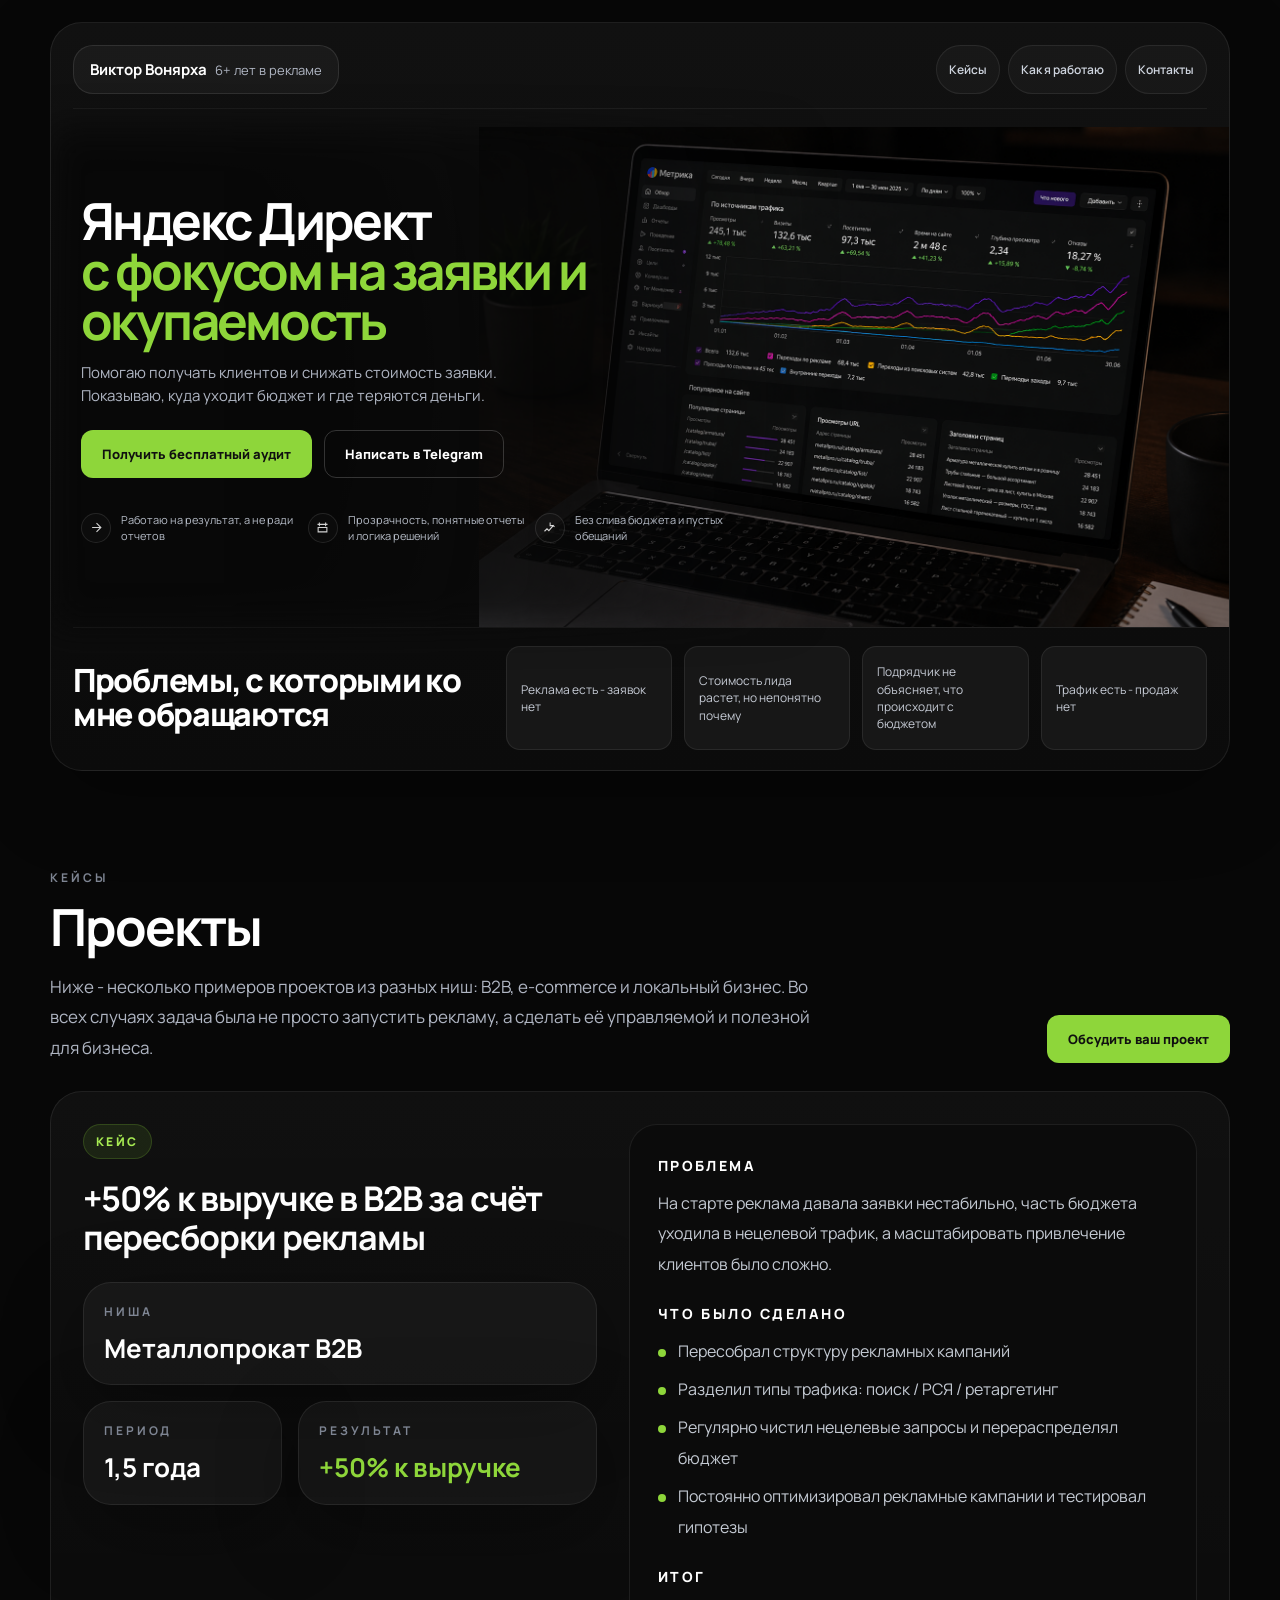
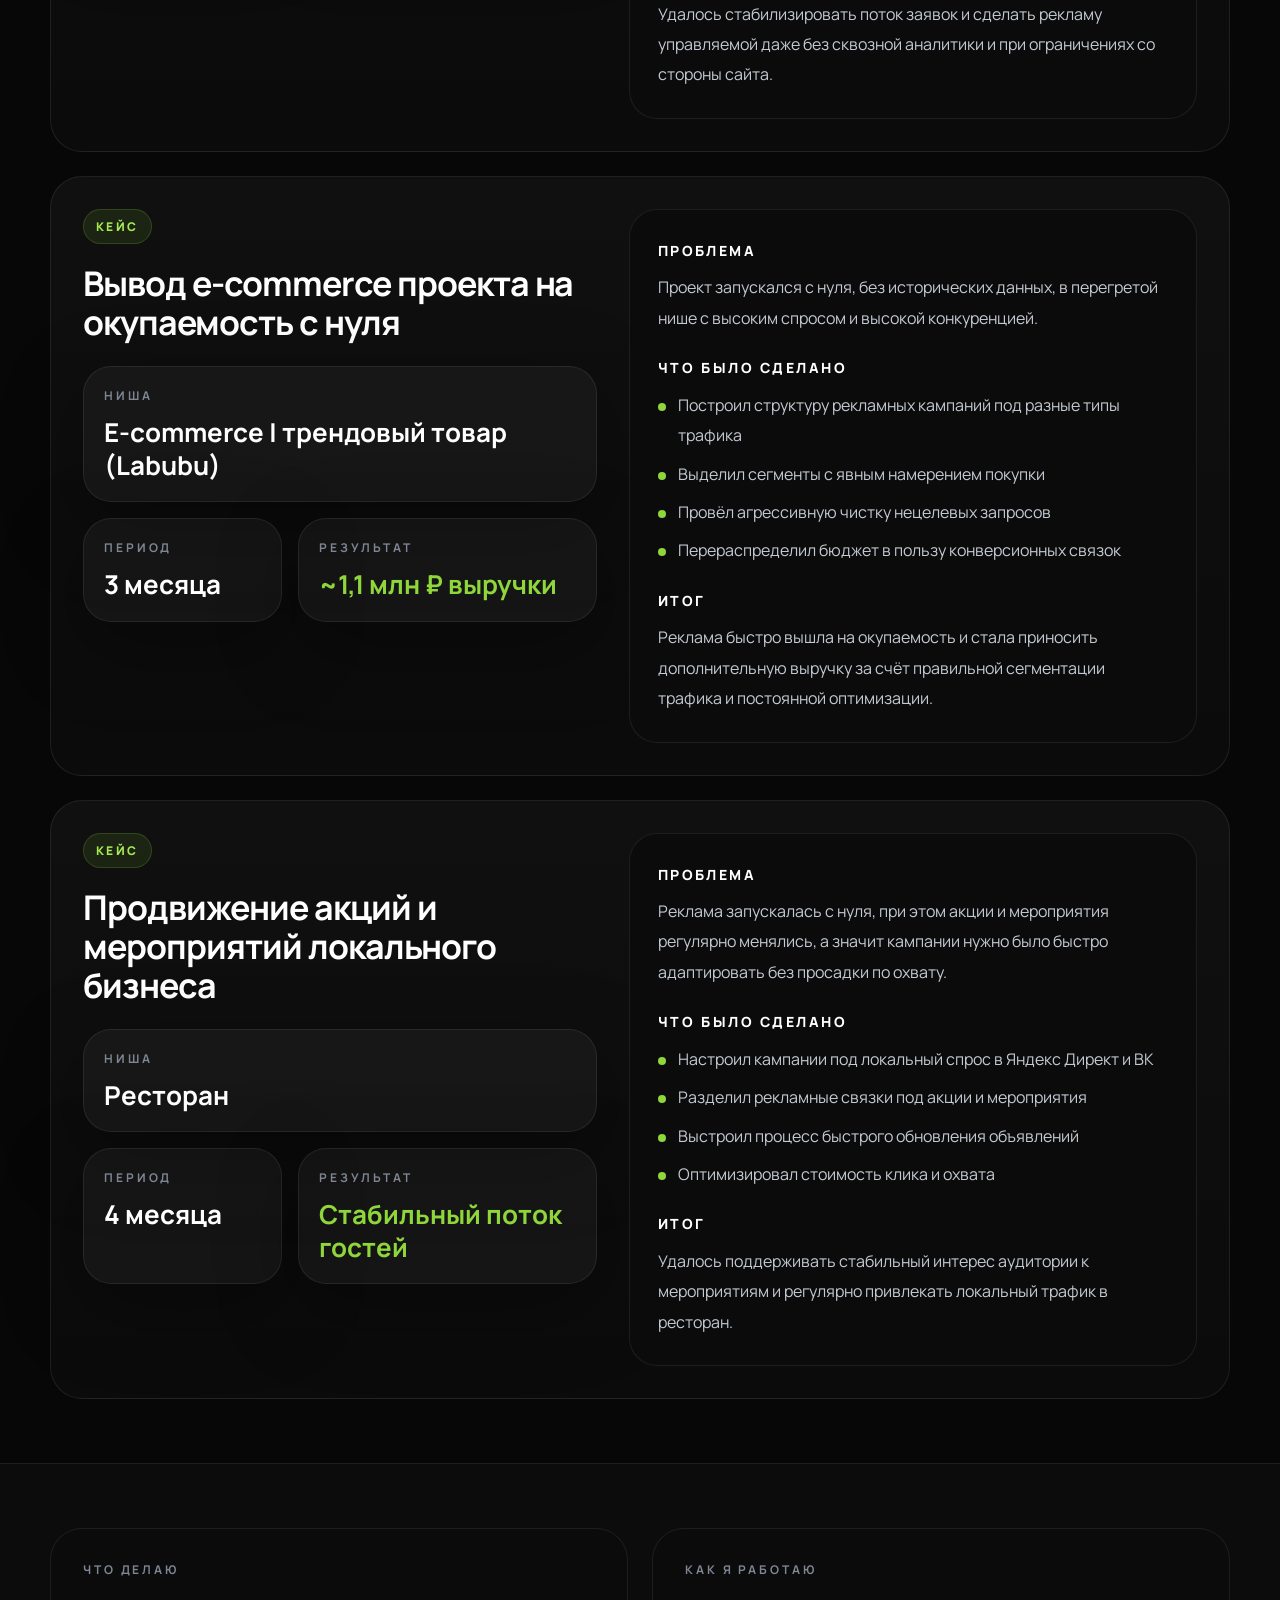
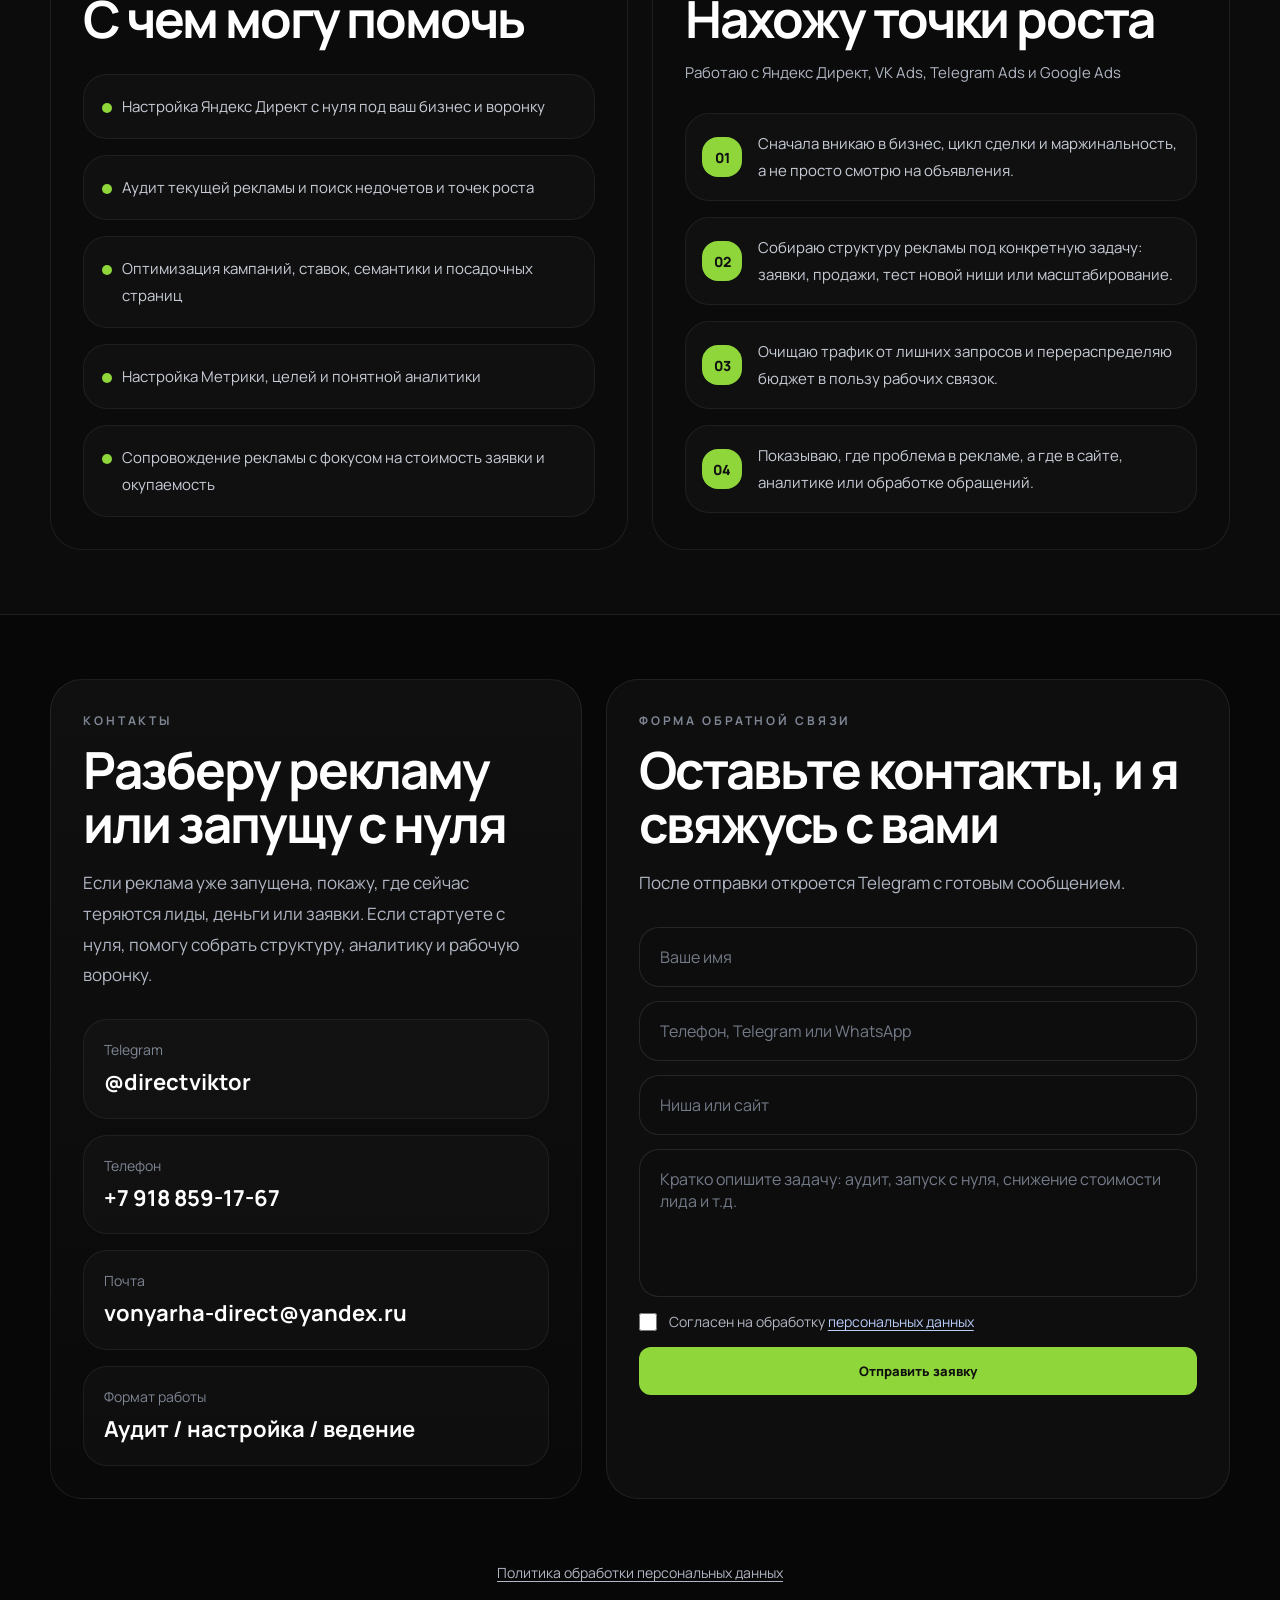
==== index.html @ c4fc632d "add yandex Metrika" ====
<!DOCTYPE html>
<html lang="ru">
  <head>
    <!-- Yandex.Metrika counter -->
    <script type="text/javascript">
        (function(m,e,t,r,i,k,a){
            m[i]=m[i]||function(){(m[i].a=m[i].a||[]).push(arguments)};
            m[i].l=1*new Date();
            for (var j = 0; j < document.scripts.length; j++) {if (document.scripts[j].src === r) { return; }}
            k=e.createElement(t),a=e.getElementsByTagName(t)[0],k.async=1,k.src=r,a.parentNode.insertBefore(k,a)
        })(window, document,'script','https://mc.yandex.ru/metrika/tag.js?id=108717447', 'ym');
    
        ym(108717447, 'init', {ssr:true, webvisor:true, clickmap:true, ecommerce:"dataLayer", referrer: document.referrer, url: location.href, accurateTrackBounce:true, trackLinks:true});
    </script>
    <noscript><div><img src="https://mc.yandex.ru/watch/108717447" style="position:absolute; left:-9999px;" alt="" /></div></noscript>
<!-- /Yandex.Metrika counter -->
    <meta charset="UTF-8" />
    <meta name="viewport" content="width=device-width, initial-scale=1.0" />
    <title>Виктор Вонярха | Директолог с опытом</title>
    <meta
      name="description"
      content="Настройка и ведение Яндекс Директ с фокусом на заявки, стоимость лида и окупаемость. Кейсы, аудит рекламы и форма связи."
    />
    <link rel="icon" type="image/png" href="/favicon.png">
    <link rel="preconnect" href="https://fonts.googleapis.com" />
    <link rel="preconnect" href="https://fonts.gstatic.com" crossorigin />
    <link
      href="https://fonts.googleapis.com/css2?family=Manrope:wght@400;500;600;700;800&display=swap"
      rel="stylesheet"
    />
    <link rel="stylesheet" href="./styles.css" />
  </head>
  <body>
    <div class="page-shell">
      <header class="hero">
        <div class="hero__glow hero__glow--left"></div>
        <div class="hero__glow hero__glow--right"></div>

        <div class="container">
          <nav class="site-nav" aria-label="Основная навигация">
            <div class="hero__person">
              <strong>Виктор Вонярха</strong>
              <span>6+ лет в рекламе</span>
            </div>
            <div class="site-nav__links">
              <a href="#cases">Кейсы</a>
              <a href="#work-process">Как я работаю</a>
              <a href="#contact">Контакты</a>
            </div>
          </nav>

          <div class="hero__content">
            <div class="hero__copy">
              <h1>
                Яндекс Директ
                <br />
                <span>с фокусом на заявки и окупаемость</span>
              </h1>

              <p class="hero__lead">
                Помогаю получать клиентов и снижать стоимость заявки. Показываю, куда уходит
                бюджет и где теряются деньги.
              </p>

              <div class="hero__actions">
                <a class="button button--primary" href="#contact">Получить бесплатный аудит</a>
                <a class="button button--ghost" href="https://t.me/directviktor" target="_blank" rel="noreferrer">
                  Написать в Telegram
                </a>
              </div>

              <div class="hero__features">
                <article class="feature">
                  <div class="feature__icon">
                    <svg viewBox="0 0 24 24" aria-hidden="true">
                      <path d="M5 12h14M12 5l7 7-7 7" />
                    </svg>
                  </div>
                  <p>Работаю на результат, а не ради отчетов</p>
                </article>
                <article class="feature">
                  <div class="feature__icon">
                    <svg viewBox="0 0 24 24" aria-hidden="true">
                      <path d="M4 7h16M7 4v6m10-6v6M5 12h14v7H5z" />
                    </svg>
                  </div>
                  <p>Прозрачность, понятные отчеты и логика решений</p>
                </article>
                <article class="feature">
                  <div class="feature__icon">
                    <svg viewBox="0 0 24 24" aria-hidden="true">
                      <path d="M4 18l4-4 3 3 7-8 2 2" />
                      <path d="M18 9h-5V4" />
                    </svg>
                  </div>
                  <p>Без слива бюджета и пустых обещаний</p>
                </article>
              </div>
            </div>

            <div class="hero__visual" aria-hidden="true"></div>
          </div>

          <section class="pain-section">
            <div class="pain-section__title">Проблемы, с которыми ко мне обращаются</div>
            <div class="pain-grid">
              <article class="pain-card">Реклама есть - заявок нет</article>
              <article class="pain-card">Стоимость лида растет, но непонятно почему</article>
              <article class="pain-card">Подрядчик не объясняет, что происходит с бюджетом</article>
              <article class="pain-card">Трафик есть - продаж нет</article>
            </div>
          </section>
        </div>
      </header>

      <main>
        <section class="section" id="cases">
          <div class="container">
            <div class="section__head">
              <div>
                <div class="eyebrow">Кейсы</div>
                <h2>Проекты</h2>
                <p>
                  Ниже - несколько примеров проектов из разных ниш: B2B, e-commerce и локальный
                  бизнес. Во всех случаях задача была не просто запустить рекламу, а сделать её
                  управляемой и полезной для бизнеса.
                </p>
              </div>
              <a class="button button--primary" href="#contact">Обсудить ваш проект</a>
            </div>

            <div class="cases">
              <article class="case-card">
                <div class="case-card__main">
                  <span class="case-card__tag">Кейс</span>
                  <h3>+50% к выручке в B2B за счёт пересборки рекламы</h3>
                  <div class="metrics">
                    <div class="metric">
                      <div class="metric__title">Ниша</div>
                      <div class="metric__value">Металлопрокат B2B</div>
                    </div>
                    <div class="metric metric--half">
                      <div class="metric__title">Период</div>
                      <div class="metric__value">1,5 года</div>
                    </div>
                    <div class="metric metric--half">
                      <div class="metric__title">Результат</div>
                      <div class="metric__value metric__value--accent">+50% к выручке</div>
                    </div>
                  </div>
                </div>
                <div class="case-card__text">
                  <div class="case-detail">
                    <div class="case-detail__title">Проблема</div>
                    <p>
                      На старте реклама давала заявки нестабильно, часть бюджета уходила в
                      нецелевой трафик, а масштабировать привлечение клиентов было сложно.
                    </p>
                  </div>
                  <div class="case-detail">
                    <div class="case-detail__title">Что было сделано</div>
                    <ul class="case-detail__list">
                      <li>Пересобрал структуру рекламных кампаний</li>
                      <li>Разделил типы трафика: поиск / РСЯ / ретаргетинг</li>
                      <li>Регулярно чистил нецелевые запросы и перераспределял бюджет</li>
                      <li>Постоянно оптимизировал рекламные кампании и тестировал гипотезы</li>
                    </ul>
                  </div>
                  <div class="case-detail">
                    <div class="case-detail__title">Итог</div>
                    <p>
                      Удалось стабилизировать поток заявок и сделать рекламу управляемой даже без
                      сквозной аналитики и при ограничениях со стороны сайта.
                    </p>
                  </div>
                </div>
              </article>

              <article class="case-card">
                <div class="case-card__main">
                  <span class="case-card__tag">Кейс</span>
                  <h3>Вывод e-commerce проекта на окупаемость с нуля</h3>
                  <div class="metrics">
                    <div class="metric">
                      <div class="metric__title">Ниша</div>
                      <div class="metric__value">E-commerce | трендовый товар (Labubu)</div>
                    </div>
                    <div class="metric metric--half">
                      <div class="metric__title">Период</div>
                      <div class="metric__value">3 месяца</div>
                    </div>
                    <div class="metric metric--half">
                      <div class="metric__title">Результат</div>
                      <div class="metric__value metric__value--accent">~1,1 млн ₽ выручки</div>
                    </div>
                  </div>
                </div>
                <div class="case-card__text">
                  <div class="case-detail">
                    <div class="case-detail__title">Проблема</div>
                    <p>
                      Проект запускался с нуля, без исторических данных, в перегретой нише с
                      высоким спросом и высокой конкуренцией.
                    </p>
                  </div>
                  <div class="case-detail">
                    <div class="case-detail__title">Что было сделано</div>
                    <ul class="case-detail__list">
                      <li>Построил структуру рекламных кампаний под разные типы трафика</li>
                      <li>Выделил сегменты с явным намерением покупки</li>
                      <li>Провёл агрессивную чистку нецелевых запросов</li>
                      <li>Перераспределил бюджет в пользу конверсионных связок</li>
                    </ul>
                  </div>
                  <div class="case-detail">
                    <div class="case-detail__title">Итог</div>
                    <p>
                      Реклама быстро вышла на окупаемость и стала приносить дополнительную выручку
                      за счёт правильной сегментации трафика и постоянной оптимизации.
                    </p>
                  </div>
                </div>
              </article>

              <article class="case-card">
                <div class="case-card__main">
                  <span class="case-card__tag">Кейс</span>
                  <h3>Продвижение акций и мероприятий локального бизнеса</h3>
                  <div class="metrics">
                    <div class="metric">
                      <div class="metric__title">Ниша</div>
                      <div class="metric__value">Ресторан</div>
                    </div>
                    <div class="metric metric--half">
                      <div class="metric__title">Период</div>
                      <div class="metric__value">4 месяца</div>
                    </div>
                    <div class="metric metric--half">
                      <div class="metric__title">Результат</div>
                      <div class="metric__value metric__value--accent">Стабильный поток гостей</div>
                    </div>
                  </div>
                </div>
                <div class="case-card__text">
                  <div class="case-detail">
                    <div class="case-detail__title">Проблема</div>
                    <p>
                      Реклама запускалась с нуля, при этом акции и мероприятия регулярно менялись,
                      а значит кампании нужно было быстро адаптировать без просадки по охвату.
                    </p>
                  </div>
                  <div class="case-detail">
                    <div class="case-detail__title">Что было сделано</div>
                    <ul class="case-detail__list">
                      <li>Настроил кампании под локальный спрос в Яндекс Директ и ВК</li>
                      <li>Разделил рекламные связки под акции и мероприятия</li>
                      <li>Выстроил процесс быстрого обновления объявлений</li>
                      <li>Оптимизировал стоимость клика и охвата</li>
                    </ul>
                  </div>
                  <div class="case-detail">
                    <div class="case-detail__title">Итог</div>
                    <p>
                      Удалось поддерживать стабильный интерес аудитории к мероприятиям и регулярно
                      привлекать локальный трафик в ресторан.
                    </p>
                  </div>
                </div>
              </article>
            </div>
          </div>
        </section>

        <section class="section section--dark" id="work-process">
          <div class="container split-grid">
            <article class="info-card">
              <div class="eyebrow">Что делаю</div>
              <h2>С чем могу помочь</h2>
              <div class="list">
                <div class="list-item">Настройка Яндекс Директ с нуля под ваш бизнес и воронку</div>
                <div class="list-item">Аудит текущей рекламы и поиск недочетов и точек роста </div>
                <div class="list-item">Оптимизация кампаний, ставок, семантики и посадочных страниц</div>
                <div class="list-item">Настройка Метрики, целей и понятной аналитики</div>
                <div class="list-item">Сопровождение рекламы с фокусом на стоимость заявки и окупаемость</div>
              </div>
            </article>

            <article class="info-card">
              <div class="eyebrow">Как я работаю</div>
              <h2>Нахожу точки роста</h2>
              <p class="info-card__lead">Работаю с Яндекс Директ, VK Ads, Telegram Ads и Google Ads</p>
              <div class="steps">
                <div class="step"><span>01</span><p>Сначала вникаю в бизнес, цикл сделки и маржинальность, а не просто смотрю на объявления.</p></div>
                <div class="step"><span>02</span><p>Собираю структуру рекламы под конкретную задачу: заявки, продажи, тест новой ниши или масштабирование.</p></div>
                <div class="step"><span>03</span><p>Очищаю трафик от лишних запросов и перераспределяю бюджет в пользу рабочих связок.</p></div>
                <div class="step"><span>04</span><p>Показываю, где проблема в рекламе, а где в сайте, аналитике или обработке обращений.</p></div>
              </div>
            </article>
          </div>
        </section>

        <section class="section" id="contact">
          <div class="container contact-grid">
            <article class="contact-card contact-card--primary">
              <div class="eyebrow">Контакты</div>
              <h2>Разберу рекламу или запущу с нуля</h2>
              <p>
                Если реклама уже запущена, покажу, где сейчас теряются лиды, деньги или заявки.
                Если стартуете с нуля, помогу собрать структуру, аналитику и рабочую воронку.
              </p>

              <div class="contact-links">
                <a href="https://t.me/directviktor" target="_blank" rel="noreferrer">
                  <span>Telegram</span>
                  <strong>@directviktor</strong>
                </a>
                <a href="tel:+79188591767">
                  <span>Телефон</span>
                  <strong>+7 918 859-17-67</strong>
                </a>
                <a href="mailto:vonyarha-direct@yandex.ru">
                  <span>Почта</span>
                  <strong>vonyarha-direct@yandex.ru</strong>
                </a>
                <a href="#contact">
                  <span>Формат работы</span>
                  <strong>Аудит / настройка / ведение</strong>
                </a>
              </div>
            </article>

            <article class="contact-card">
              <div class="eyebrow">Форма обратной связи</div>
              <h2>Оставьте контакты, и я свяжусь с вами</h2>
              <p>
                После отправки откроется Telegram с готовым сообщением.
              </p>

              <form class="contact-form" id="lead-form">
                <input type="text" name="name" placeholder="Ваше имя" />
                <input type="text" name="contact" placeholder="Телефон, Telegram или WhatsApp" />
                <input type="text" name="niche" placeholder="Ниша или сайт" />
                <textarea
                  name="task"
                  rows="5"
                  placeholder="Кратко опишите задачу: аудит, запуск с нуля, снижение стоимости лида и т.д."
                ></textarea>
                <label class="consent">
                  <input type="checkbox" name="consent" required />
                  <span>
                    Согласен на обработку
                    <a href="/privacy-policy/">персональных данных</a>
                  </span>
                </label>
                <button class="button button--primary button--full" type="submit">Отправить заявку</button>
                <p class="form-status" id="form-status" aria-live="polite"></p>
              </form>
            </article>
          </div>
        </section>
      </main>

      <button class="mobile-phone-cta" type="button" aria-label="Открыть форму заявки">
        <span class="mobile-phone-cta__icon">
          <svg viewBox="0 0 24 24" aria-hidden="true">
            <path d="M6.6 10.8a15.5 15.5 0 0 0 6.6 6.6l2.2-2.2c.3-.3.7-.4 1.1-.3 1.2.4 2.5.6 3.8.6.6 0 1 .4 1 1V20c0 .6-.4 1-1 1C10.6 21 3 13.4 3 4c0-.6.4-1 1-1h3.5c.6 0 1 .4 1 1 0 1.3.2 2.6.6 3.8.1.4 0 .8-.3 1.1l-2.2 2.2Z" />
          </svg>
        </span>
      </button>

      <div class="lead-modal" id="lead-modal" aria-hidden="true">
        <div class="lead-modal__backdrop" data-close-modal="true"></div>
        <div class="lead-modal__dialog" role="dialog" aria-modal="true" aria-labelledby="lead-modal-title">
          <button class="lead-modal__close" type="button" aria-label="Закрыть" data-close-modal="true">×</button>
          <div class="lead-modal__content">
            <div class="eyebrow">Форма заявки</div>
            <h2 id="lead-modal-title">Оставьте контакты, и я свяжусь с вами</h2>
            <p>После отправки откроется Telegram с готовым сообщением.</p>

            <form class="contact-form contact-form--modal" id="lead-form-modal">
              <input type="text" name="name" placeholder="Ваше имя" />
              <input type="text" name="contact" placeholder="Телефон, Telegram или WhatsApp" />
              <input type="text" name="niche" placeholder="Ниша или сайт" />
              <textarea
                name="task"
                rows="5"
                placeholder="Кратко опишите задачу: аудит, запуск с нуля, снижение стоимости лида и т.д."
              ></textarea>
              <label class="consent">
                <input type="checkbox" name="consent" required />
                <span>
                  Согласен на обработку
                  <a href="/privacy-policy/">персональных данных</a>
                </span>
              </label>
              <button class="button button--primary button--full" type="submit">Отправить заявку</button>
              <p class="form-status" id="form-status-modal" aria-live="polite"></p>
            </form>
          </div>
        </div>
      </div>

      <footer class="site-footer">
        <div class="container">
          <a class="site-footer__link" href="/privacy-policy/">Политика обработки персональных данных</a>
        </div>
      </footer>
    </div>

    <script src="./script.js"></script>
  </body>
</html>
---- styles.css ----
:root {
  --bg: #070707;
  --panel: #111111;
  --panel-soft: #151515;
  --card: #171717;
  --line: rgba(255, 255, 255, 0.08);
  --text: #ffffff;
  --muted: #b0b6c3;
  --muted-soft: #7e8593;
  --accent: #8ed63a;
  --radius: 32px;
}

*,
*::before,
*::after {
  box-sizing: border-box;
}

html {
  scroll-behavior: smooth;
  scrollbar-color: rgba(0, 0, 0, 0.85) rgba(255, 255, 255, 0.05);
  scrollbar-width: thin;
}

body {
  margin: 0;
  background: var(--bg);
  color: var(--text);
  font-family: "Manrope", sans-serif;
  cursor: default;
}

body,
.lead-modal__dialog,
.lead-modal__content {
  scrollbar-color: rgba(0, 0, 0, 0.85) rgba(255, 255, 255, 0.05);
  scrollbar-width: thin;
}

html::-webkit-scrollbar,
body::-webkit-scrollbar,
.lead-modal__dialog::-webkit-scrollbar,
.lead-modal__content::-webkit-scrollbar {
  width: 8px;
  height: 8px;
}

html::-webkit-scrollbar-track,
body::-webkit-scrollbar-track,
.lead-modal__dialog::-webkit-scrollbar-track,
.lead-modal__content::-webkit-scrollbar-track {
  background: rgba(255, 255, 255, 0.05);
  border-radius: 999px;
}

html::-webkit-scrollbar-thumb,
body::-webkit-scrollbar-thumb,
.lead-modal__dialog::-webkit-scrollbar-thumb,
.lead-modal__content::-webkit-scrollbar-thumb {
  background: rgba(0, 0, 0, 0.85);
  border-radius: 999px;
}

html::-webkit-scrollbar-thumb:hover,
body::-webkit-scrollbar-thumb:hover,
.lead-modal__dialog::-webkit-scrollbar-thumb:hover,
.lead-modal__content::-webkit-scrollbar-thumb:hover {
  background: rgba(0, 0, 0, 0.95);
}

html::-webkit-scrollbar-button,
body::-webkit-scrollbar-button,
.lead-modal__dialog::-webkit-scrollbar-button,
.lead-modal__content::-webkit-scrollbar-button {
  display: none;
  width: 0;
  height: 0;
}

a {
  color: inherit;
  text-decoration: none;
}

button,
input,
textarea {
  font: inherit;
}

.page-shell {
  overflow: hidden;
}

.mobile-phone-cta {
  position: fixed;
  right: 16px;
  bottom: 16px;
  z-index: 40;
  display: inline-flex;
  align-items: center;
  justify-content: center;
  width: 54px;
  height: 54px;
  border: 1px solid rgba(142, 214, 58, 0.32);
  border-radius: 50%;
  background: rgba(142, 214, 58, 0.96);
  color: #101010;
  box-shadow: 0 14px 32px rgba(0, 0, 0, 0.35);
  opacity: 0;
  transform: translateY(12px);
  pointer-events: none;
  transition: opacity 0.2s ease, transform 0.2s ease;
}

.mobile-phone-cta.is-visible {
  opacity: 1;
  transform: translateY(0);
  pointer-events: auto;
}

.mobile-phone-cta__icon {
  display: grid;
  place-items: center;
  width: 100%;
  height: 100%;
}

.mobile-phone-cta__icon svg {
  width: 20px;
  height: 20px;
  fill: currentColor;
}

.container {
  width: min(1180px, calc(100% - 32px));
  margin: 0 auto;
}

.hero {
  padding: 22px 0 34px;
  background: #070707;
}

.hero .container {
  overflow: hidden;
  padding: 22px 22px 0;
  border: 1px solid var(--line);
  border-radius: 32px;
  background: linear-gradient(180deg, #111111 0%, #0b0b0b 100%);
  box-shadow: 0 28px 80px rgba(0, 0, 0, 0.28);
}

.site-nav {
  display: grid;
  grid-template-columns: minmax(240px, 0.8fr) minmax(360px, 1.2fr);
  align-items: stretch;
  gap: 8px;
  padding-bottom: 14px;
  border-bottom: 1px solid rgba(255, 255, 255, 0.06);
}

.site-nav__links {
  display: flex;
  align-items: stretch;
  justify-content: flex-end;
  gap: 8px;
  flex-wrap: nowrap;
}

.site-nav__links a {
  display: inline-flex;
  align-items: center;
  justify-content: center;
  min-height: 100%;
  padding: 10px 12px;
  border: 1px solid rgba(255, 255, 255, 0.08);
  border-radius: 999px;
  background: rgba(255, 255, 255, 0.03);
  color: #cfd5df;
  font-size: 12px;
  font-weight: 600;
  transition: 0.2s ease;
  white-space: nowrap;
}

.site-nav__links a:hover {
  background: rgba(255, 255, 255, 0.06);
  color: var(--text);
}

.hero__topline {
  display: flex;
  justify-content: space-between;
  align-items: center;
  gap: 16px;
  flex-wrap: wrap;
}

.site-nav__links a {
  min-height: 100%;
}

.hero__badge,
.hero__person {
  display: flex;
  align-items: center;
  border: 1px solid rgba(255, 255, 255, 0.1);
  background: rgba(255, 255, 255, 0.04);
}

.hero__badge {
  width: 100%;
  padding: 11px 15px;
  border-radius: 999px;
  color: #d9deea;
  font-size: 13px;
  white-space: nowrap;
}

.hero__person {
  display: flex;
  align-items: center;
  gap: 8px;
  width: fit-content;
  align-self: center;
  padding: 13px 16px;
  border-radius: 20px;
  color: var(--muted);
  font-size: 13px;
  white-space: nowrap;
}

.hero__person strong {
  color: var(--text);
  font-size: 15px;
}

.hero__content {
  display: grid;
  grid-template-columns: minmax(420px, 1.05fr) minmax(360px, 0.95fr);
  gap: 0;
  align-items: stretch;
  min-height: 500px;
  margin-top: 18px;
  margin-right: -22px;
  background-image: url("./note_metrica_dark.png");
  background-repeat: no-repeat;
  background-position: right center;
  background-size: auto 100%;
}

.hero__copy {
  position: relative;
  z-index: 1;
  display: flex;
  flex-direction: column;
  justify-content: center;
  padding: 8px 8px 16px;
  margin-right: -80px;
}

.hero__copy::before {
  content: "";
  position: absolute;
  top: 0;
  bottom: 0;
  left: -24px;
  right: -48px;
  background:
    radial-gradient(circle at 14% 50%, rgba(8, 8, 8, 0.88) 0%, rgba(8, 8, 8, 0.72) 34%, rgba(8, 8, 8, 0.38) 64%, rgba(8, 8, 8, 0) 100%),
    linear-gradient(90deg, rgba(8, 8, 8, 0.92) 0%, rgba(8, 8, 8, 0.74) 40%, rgba(8, 8, 8, 0.32) 72%, rgba(8, 8, 8, 0) 100%);
  filter: blur(18px);
  z-index: -1;
}

.hero__copy h1 {
  max-width: 560px;
  margin: 0;
  font-size: clamp(2.3rem, 4vw, 3.6rem);
  line-height: 0.98;
  letter-spacing: -0.05em;
}

.hero__copy h1 span {
  color: var(--accent);
}

.hero__lead {
  max-width: 420px;
  margin: 16px 0 0;
  color: var(--muted);
  font-size: 15px;
  line-height: 1.55;
}

.hero__actions {
  display: flex;
  gap: 12px;
  flex-wrap: wrap;
  margin-top: 22px;
}

.button {
  display: inline-flex;
  align-items: center;
  justify-content: center;
  padding: 14px 20px;
  border-radius: 12px;
  border: 1px solid transparent;
  transition: 0.2s ease;
  cursor: pointer;
  font-size: 13px;
  font-weight: 800;
}

a[href],
button,
input,
textarea {
  cursor: pointer;
}

.button:hover {
  transform: translateY(-1px);
}

.button--primary {
  background: var(--accent);
  color: #101010;
}

.button--ghost {
  border-color: rgba(255, 255, 255, 0.18);
  background: transparent;
  color: var(--text);
}

.button--ghost:hover {
  background: rgba(255, 255, 255, 0.05);
}

.button--full {
  width: 100%;
}

.hero__features {
  display: grid;
  grid-template-columns: repeat(3, minmax(0, 1fr));
  gap: 10px;
  margin-top: 26px;
}

.feature {
  display: flex;
  gap: 10px;
  padding: 8px 0;
  align-items: center;
  justify-content: flex-start;
  text-align: left;
}

.feature__icon {
  display: grid;
  place-items: center;
  width: 30px;
  height: 30px;
  flex-shrink: 0;
  border: 1px solid rgba(255, 255, 255, 0.1);
  border-radius: 999px;
  color: rgba(255, 255, 255, 0.82);
  background: rgba(255, 255, 255, 0.02);
}

.feature__icon svg {
  width: 15px;
  height: 15px;
  fill: none;
  stroke: currentColor;
  stroke-width: 1.7;
}

.feature p {
  margin: 0;
  color: #b7bdc8;
  font-size: 11px;
  line-height: 1.45;
  display: flex;
  align-items: center;
  min-height: 30px;
  text-align: left;
}

.hero__visual {
  min-height: 100%;
}

.pain-section {
  display: grid;
  grid-template-columns: 0.6fr 1fr;
  gap: 12px;
  padding: 18px 0 20px;
  margin-top: 0;
  border-top: 1px solid var(--line);
}

.pain-section__title {
  padding: 18px 8px 18px 0;
  font-size: 32px;
  font-weight: 800;
  line-height: 1.06;
  letter-spacing: -0.04em;
}

.pain-grid {
  display: grid;
  grid-template-columns: repeat(4, minmax(0, 1fr));
  gap: 12px;
}

.pain-card {
  display: flex;
  align-items: center;
  min-height: 92px;
  padding: 8px 14px;
  border: 1px solid rgba(255, 255, 255, 0.08);
  border-radius: 14px;
  background: #171717;
  color: #c6cbd5;
  font-size: 12px;
  line-height: 1.45;
}

.section {
  padding: 64px 0;
}

.section--dark {
  border-top: 1px solid var(--line);
  border-bottom: 1px solid var(--line);
  background: rgba(255, 255, 255, 0.02);
}

.section__head {
  display: flex;
  justify-content: space-between;
  align-items: end;
  gap: 24px;
  margin-bottom: 28px;
}

.eyebrow {
  color: var(--muted-soft);
  font-size: 12px;
  font-weight: 700;
  letter-spacing: 0.24em;
  text-transform: uppercase;
}

.section__head h2,
.info-card h2,
.contact-card h2 {
  margin: 14px 0 0;
  font-size: clamp(2rem, 4vw, 3.3rem);
  line-height: 1.05;
  letter-spacing: -0.04em;
}

.section__head p,
.contact-card p {
  max-width: 760px;
  margin: 18px 0 0;
  color: var(--muted);
  font-size: 17px;
  line-height: 1.8;
}

.cases {
  display: grid;
  gap: 24px;
}

.case-card {
  display: grid;
  grid-template-columns: 0.95fr 1.05fr;
  gap: 32px;
  padding: 32px;
  border: 1px solid var(--line);
  border-radius: 32px;
  background: linear-gradient(180deg, rgba(255, 255, 255, 0.04), rgba(255, 255, 255, 0.02));
}

.case-card__tag {
  display: inline-block;
  padding: 8px 12px;
  border: 1px solid rgba(142, 214, 58, 0.2);
  border-radius: 999px;
  background: rgba(142, 214, 58, 0.1);
  color: #a7eb52;
  font-size: 12px;
  font-weight: 800;
  letter-spacing: 0.2em;
  text-transform: uppercase;
}

.case-card h3 {
  margin: 20px 0 0;
  font-size: 34px;
  line-height: 1.15;
  letter-spacing: -0.03em;
}

.metrics {
  display: grid;
  grid-template-columns: minmax(180px, 0.8fr) minmax(240px, 1.2fr);
  gap: 16px;
  margin-top: 24px;
}

.metric {
  min-width: 0;
  padding: 20px;
  border: 1px solid var(--line);
  border-radius: 28px;
  background: rgba(255, 255, 255, 0.04);
  box-shadow: 0 24px 80px rgba(0, 0, 0, 0.35);
}

.metric:first-child {
  grid-column: 1 / -1;
}

.metric--half {
  grid-column: span 1;
}

.metric__title {
  color: var(--muted-soft);
  font-size: 12px;
  font-weight: 700;
  letter-spacing: 0.24em;
  text-transform: uppercase;
}

.metric__value {
  margin-top: 12px;
  font-size: 26px;
  font-weight: 700;
  line-height: 1.25;
  overflow-wrap: anywhere;
  word-break: break-word;
}

.metric__value--accent {
  color: var(--accent);
}

.case-card__text {
  padding: 28px;
  border: 1px solid var(--line);
  border-radius: 28px;
  background: #0b0b0b;
  color: #c4cad3;
  font-size: 16px;
  line-height: 1.9;
}

.case-detail + .case-detail {
  margin-top: 22px;
}

.case-detail__title {
  margin-bottom: 8px;
  color: var(--text);
  font-size: 14px;
  font-weight: 800;
  letter-spacing: 0.18em;
  text-transform: uppercase;
}

.case-detail p {
  margin: 0;
}

.case-detail__list {
  margin: 0;
  padding: 0;
  list-style: none;
}

.case-detail__list li {
  position: relative;
  padding-left: 20px;
}

.case-detail__list li + li {
  margin-top: 8px;
}

.case-detail__list li::before {
  content: "";
  position: absolute;
  left: 0;
  top: 13px;
  width: 8px;
  height: 8px;
  border-radius: 50%;
  background: var(--accent);
}

.split-grid {
  display: grid;
  grid-template-columns: repeat(2, minmax(0, 1fr));
  gap: 24px;
}

.info-card,
.contact-card {
  padding: 32px;
  border: 1px solid var(--line);
  border-radius: 32px;
}

.info-card {
  background: #0b0b0b;
}

.info-card__lead {
  margin: 14px 0 0;
  color: var(--muted);
  font-size: 15px;
  line-height: 1.7;
}

.list,
.steps,
.contact-links {
  display: grid;
  gap: 16px;
  margin-top: 28px;
}

.list-item,
.step,
.contact-links a {
  border: 1px solid rgba(255, 255, 255, 0.06);
  border-radius: 24px;
  background: rgba(255, 255, 255, 0.025);
}

.list-item {
  position: relative;
  padding: 18px 20px 18px 38px;
  color: #c7ccd6;
  font-size: 15px;
  line-height: 1.8;
}

.list-item::before {
  content: "";
  position: absolute;
  left: 18px;
  top: 28px;
  width: 10px;
  height: 10px;
  border-radius: 50%;
  background: var(--accent);
}

.step {
  display: flex;
  gap: 16px;
  padding: 16px;
    align-items: center;
}

.step span {
  display: grid;
  place-items: center;
  width: 40px;
  height: 40px;
  flex-shrink: 0;
  border-radius: 16px;
  background: var(--accent);
  color: #111111;
  font-size: 14px;
  font-weight: 800;
}

.step p {
  margin: 0;
  color: #c7ccd6;
  font-size: 15px;
  line-height: 1.8;
}

.contact-grid {
  display: grid;
  grid-template-columns: 0.92fr 1.08fr;
  gap: 24px;
}

.contact-card {
  background: rgba(255, 255, 255, 0.03);
}

.contact-card--primary {
  background: linear-gradient(180deg, #101010, #090909);
}

.contact-links a {
  display: block;
  padding: 20px;
}

.contact-links span {
  display: block;
  color: var(--muted-soft);
  font-size: 14px;
}

.contact-links strong {
  display: block;
  margin-top: 8px;
  font-size: 22px;
  line-height: 1.4;
}

.contact-form {
  display: grid;
  gap: 14px;
  margin-top: 28px;
}

.contact-form input,
.contact-form textarea {
  width: 100%;
  padding: 18px 20px;
  border: 1px solid rgba(255, 255, 255, 0.1);
  border-radius: 20px;
  background: #0d0d0d;
  color: var(--text);
  outline: none;
  transition: border-color 0.2s ease, box-shadow 0.2s ease;
}

.contact-form input::placeholder,
.contact-form textarea::placeholder {
  color: #737a88;
}

.contact-form input:focus,
.contact-form textarea:focus {
  border-color: var(--accent);
  box-shadow: 0 0 0 3px rgba(142, 214, 58, 0.12);
}

.contact-form textarea {
  resize: none;
  min-height: 140px;
}

.consent {
  display: flex;
  align-items: flex-start;
  gap: 12px;
  color: var(--muted);
  font-size: 14px;
  line-height: 1.6;
}

.consent input {
  width: 18px;
  height: 18px;
  margin: 2px 0 0;
  flex-shrink: 0;
  accent-color: var(--accent);
}

.consent a,
.site-footer__link,
.privacy-text a {
  color: #b9cdf9;
  text-decoration: underline;
  text-underline-offset: 3px;
}

.form-status {
  min-height: 24px;
  margin: 2px 0 0;
  color: #a7eb52;
  font-size: 14px;
  line-height: 1.6;
}

.lead-modal {
  position: fixed;
  inset: 0;
  z-index: 80;
  display: flex;
  align-items: center;
  justify-content: center;
  padding: 20px;
  opacity: 0;
  pointer-events: none;
  transition: opacity 0.2s ease;
}

.lead-modal.is-open {
  opacity: 1;
  pointer-events: auto;
}

.lead-modal__backdrop {
  position: absolute;
  inset: 0;
  background: rgba(3, 3, 3, 0.72);
  backdrop-filter: blur(12px);
}

.lead-modal__dialog {
  position: relative;
  z-index: 1;
  width: min(100%, 560px);
  max-height: min(86vh, 820px);
  padding: 0;
  border: 1px solid rgba(255, 255, 255, 0.08);
  border-radius: 28px;
  background: linear-gradient(180deg, #121212 0%, #0a0a0a 100%);
  box-shadow: 0 30px 80px rgba(0, 0, 0, 0.45);
  overflow: hidden;
}

.lead-modal__content {
  max-height: min(86vh, 820px);
  padding: 28px;
  overflow-y: auto;
}

.lead-modal__dialog h2 {
  margin: 14px 0 0;
  font-size: clamp(1.9rem, 4vw, 2.6rem);
  line-height: 1.05;
  letter-spacing: -0.04em;
}

.lead-modal__dialog p {
  margin: 16px 0 0;
  color: var(--muted);
  font-size: 15px;
  line-height: 1.7;
}

.lead-modal__close {
  position: absolute;
  top: 14px;
  right: 14px;
  z-index: 2;
  display: inline-flex;
  align-items: center;
  justify-content: center;
  width: 40px;
  height: 40px;
  padding: 0;
  border: 1px solid rgba(255, 255, 255, 0.1);
  border-radius: 999px;
  background: rgba(255, 255, 255, 0.04);
  color: var(--text);
  font-size: 18px;
  line-height: 1;
}

.contact-form--modal {
  margin-top: 22px;
}

.site-footer {
  padding: 0 0 36px;
}

.site-footer .container {
  display: flex;
  justify-content: center;
}

.site-footer__link {
  color: var(--muted);
  font-size: 14px;
}

.privacy-page {
  padding: 22px 0 52px;
}

.privacy-page .container {
  padding: 22px;
  border: 1px solid var(--line);
  border-radius: 32px;
  background: linear-gradient(180deg, #111111 0%, #0b0b0b 100%);
  box-shadow: 0 28px 80px rgba(0, 0, 0, 0.28);
}

.privacy-layout {
  padding-top: 28px;
}

.privacy-card {
  padding: 32px;
  border: 1px solid var(--line);
  border-radius: 32px;
  background: rgba(255, 255, 255, 0.025);
}

.privacy-card h1 {
  margin: 0;
  font-size: clamp(2rem, 4vw, 3.3rem);
  line-height: 1.05;
  letter-spacing: -0.04em;
}

.privacy-text {
  margin-top: 20px;
  color: var(--muted);
  font-size: 16px;
  line-height: 1.85;
}

.privacy-text p {
  margin: 0 0 18px;
}

.privacy-text ol {
  margin: 0;
  padding-left: 22px;
}

.privacy-text li + li {
  margin-top: 18px;
}

@media (max-width: 1120px) {
  .pain-section,
  .case-card,
  .split-grid,
  .contact-grid {
    grid-template-columns: 1fr;
  }

  .hero__content {
    grid-template-columns: 1fr;
    min-height: auto;
    margin-right: 0;
    padding: 28px 0 24px;
    background-size: cover;
    background-position: right center;
  }

  .pain-grid {
    grid-template-columns: repeat(2, minmax(0, 1fr));
  }

  .hero__features {
    grid-template-columns: 1fr;
  }

  .site-nav {
    grid-template-columns: minmax(240px, auto) 1fr;
    align-items: center;
  }

  .hero__copy {
    margin-right: 0;
    padding: 10px 0 8px;
  }

  .hero__visual {
    display: none;
  }

  .pain-section__title {
    padding: 4px 0 10px;
    text-align: center;
  }

  .pain-card {
    min-height: 50px;
    padding: 6px 12px;
  }
}

@media (max-width: 840px) {
  .section__head {
    align-items: start;
    flex-direction: column;
  }

  .metrics {
    grid-template-columns: 1fr;
  }

  .metric:first-child,
  .metric--half {
    grid-column: auto;
  }

  .pain-section__title {
    font-size: 32px;
  }
}

@media (max-width: 690px) {
  .site-nav {
    grid-template-columns: 1fr;
    gap: 10px;
  }

  .hero__person {
    width: 100%;
    justify-content: center;
    text-align: center;
  }

  .site-nav__links {
    width: 100%;
    justify-content: stretch;
  }

  .site-nav__links a {
    flex: 1 1 auto;
    text-align: center;
  }

  .hero__content {
    padding: 20px 0 18px;
    background-size: cover;
    background-position: 72% top;
  }

  .hero__copy::before {
    left: -10px;
    right: -14px;
  }

  .pain-section__title {
    text-align: center;
    font-size: 28px;
  }

  .pain-grid {
    grid-template-columns: 1fr;
  }

  .pain-card {
    min-height: 64px;
    padding: 4px 12px;
    font-size: 11px;
  }
}

@media (max-width: 640px) {
  .container {
    width: min(100% - 24px, 1180px);
  }

  .hero .container {
    padding: 18px 18px 0;
  }

  .hero__badge,
  .hero__person {
    width: 100%;
    border-radius: 18px;
  }

  .hero__copy h1 {
    font-size: 38px;
  }

  .hero__lead,
  .section__head p,
  .contact-card p {
    font-size: 16px;
    line-height: 1.7;
  }

  .hero__actions,
  .button,
  .button--ghost,
  .button--primary {
    width: 100%;
  }

  .hero__content {
    padding: 18px 0 14px;
    background-position: 74% top;
  }

  .hero__copy::before {
    left: -12px;
    right: -18px;
  }

  .metrics {
    grid-template-columns: 1fr;
  }

  .section {
    padding: 52px 0;
  }

  .case-card,
  .info-card,
  .contact-card {
    padding: 24px;
  }

  .case-card h3 {
    font-size: 28px;
  }

  .pain-section__title {
    padding: 8px 0;
    font-size: 28px;
    text-align: center;
  }

  .contact-links strong {
    font-size: 18px;
  }

  .metric__value {
    font-size: 22px;
  }

  .lead-modal {
    align-items: center;
    padding: 12px;
  }

  .lead-modal__dialog {
    width: 100%;
    max-height: calc(100vh - 24px);
    border-radius: 24px;
  }

  .lead-modal__content {
    max-height: calc(100vh - 24px);
    padding: 22px 18px 18px;
  }

  .privacy-card {
    padding: 24px;
  }
}
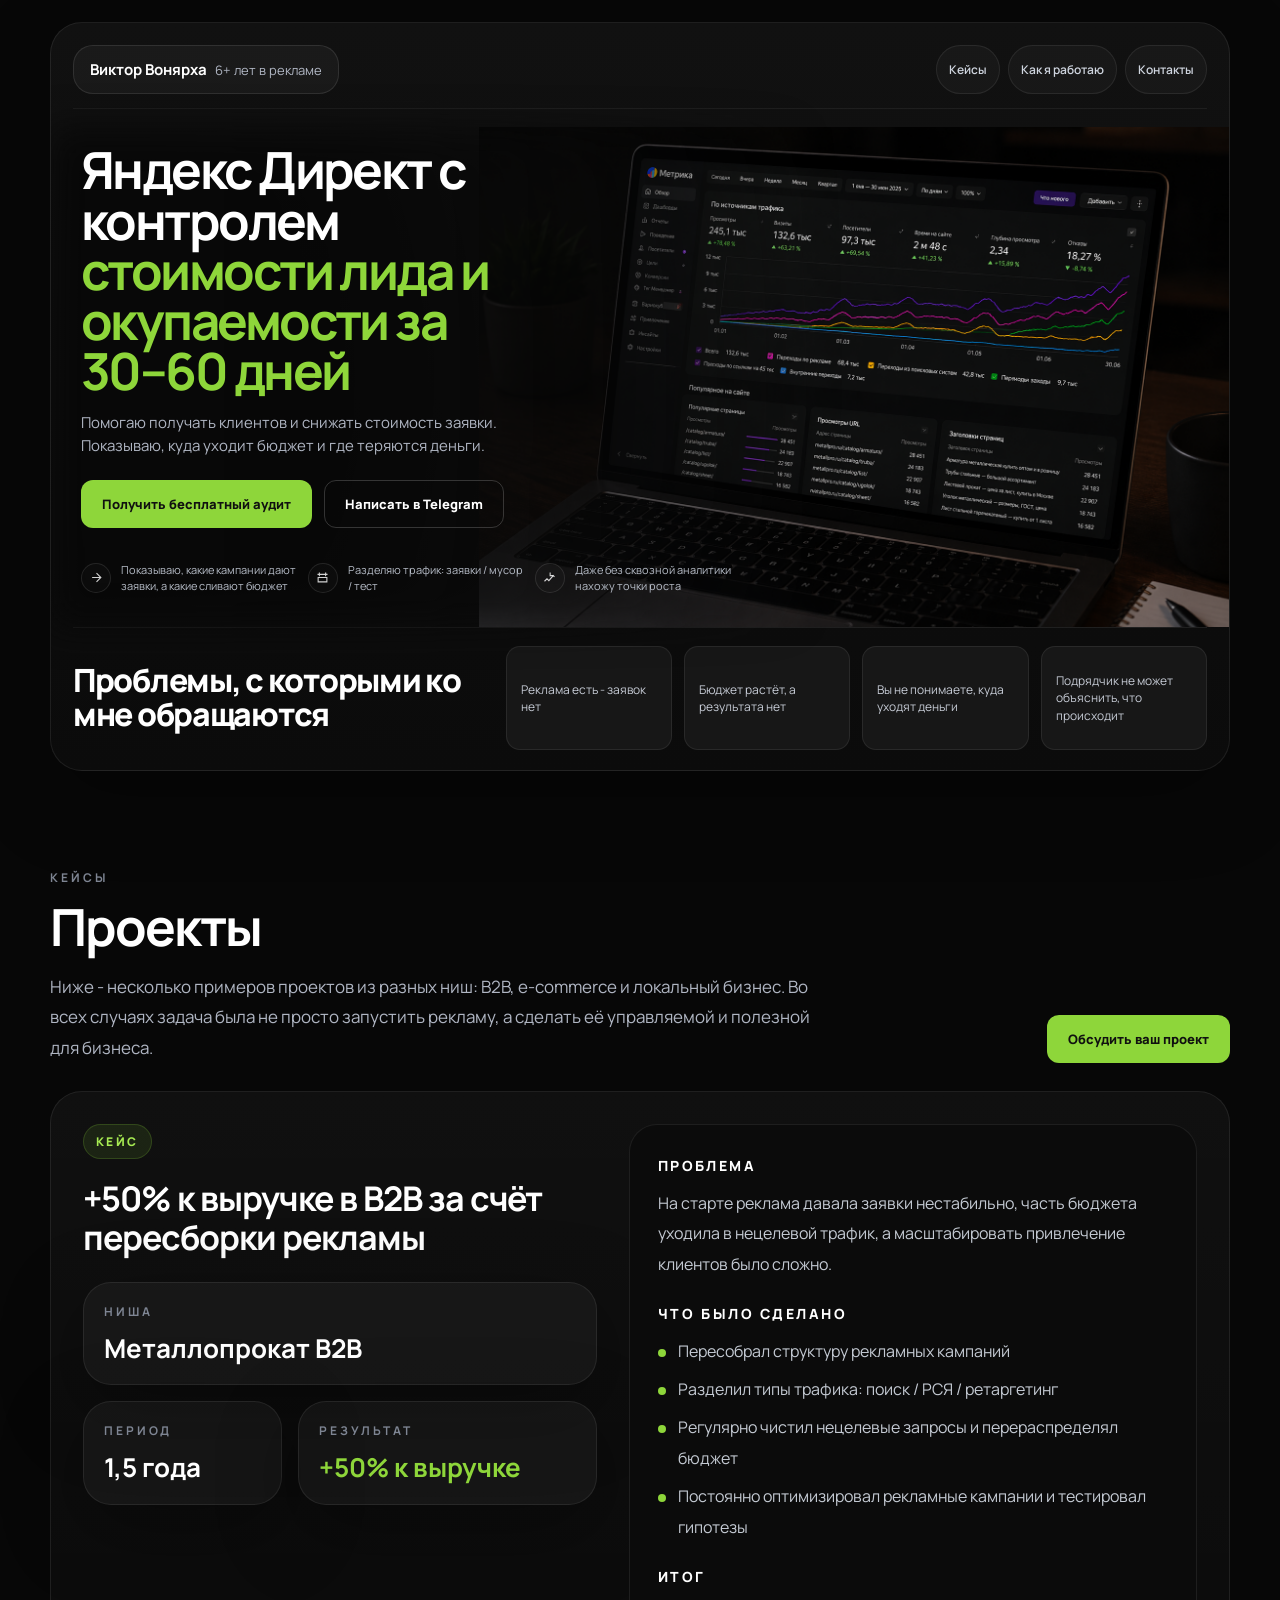
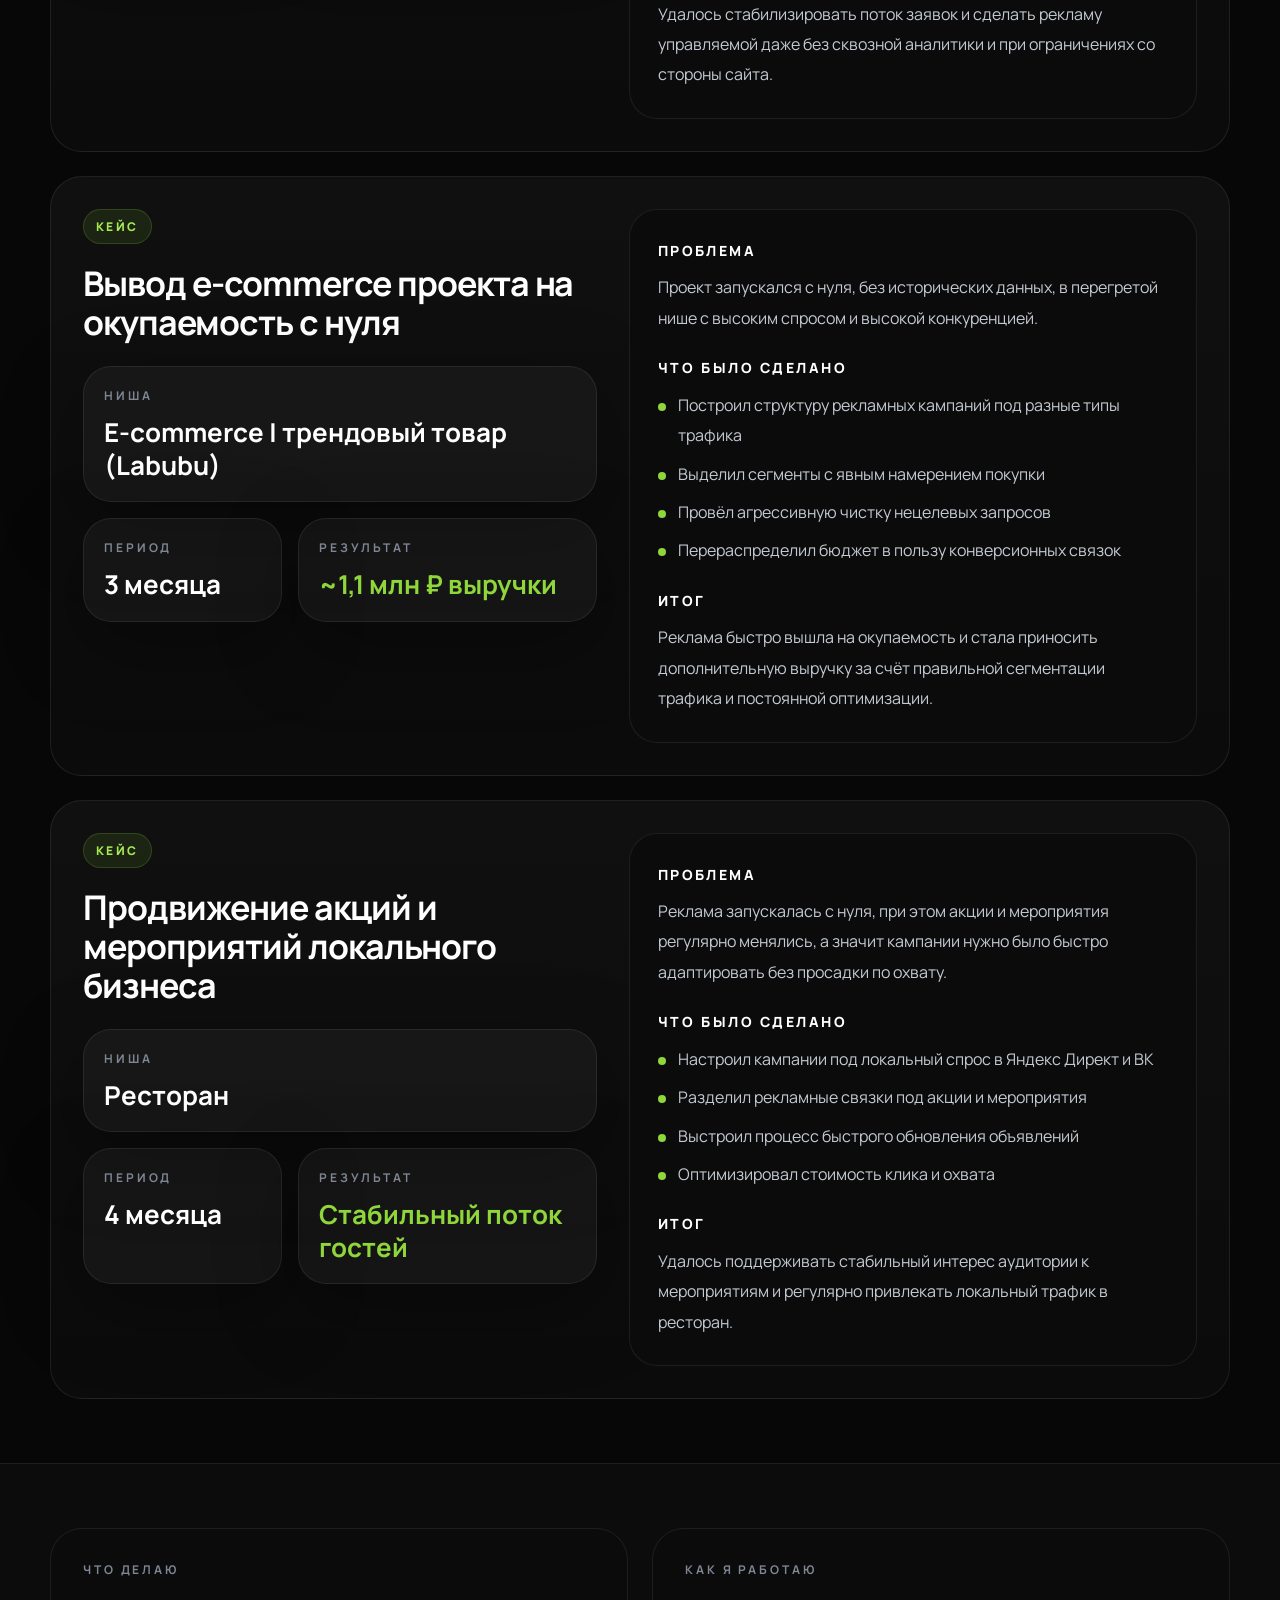
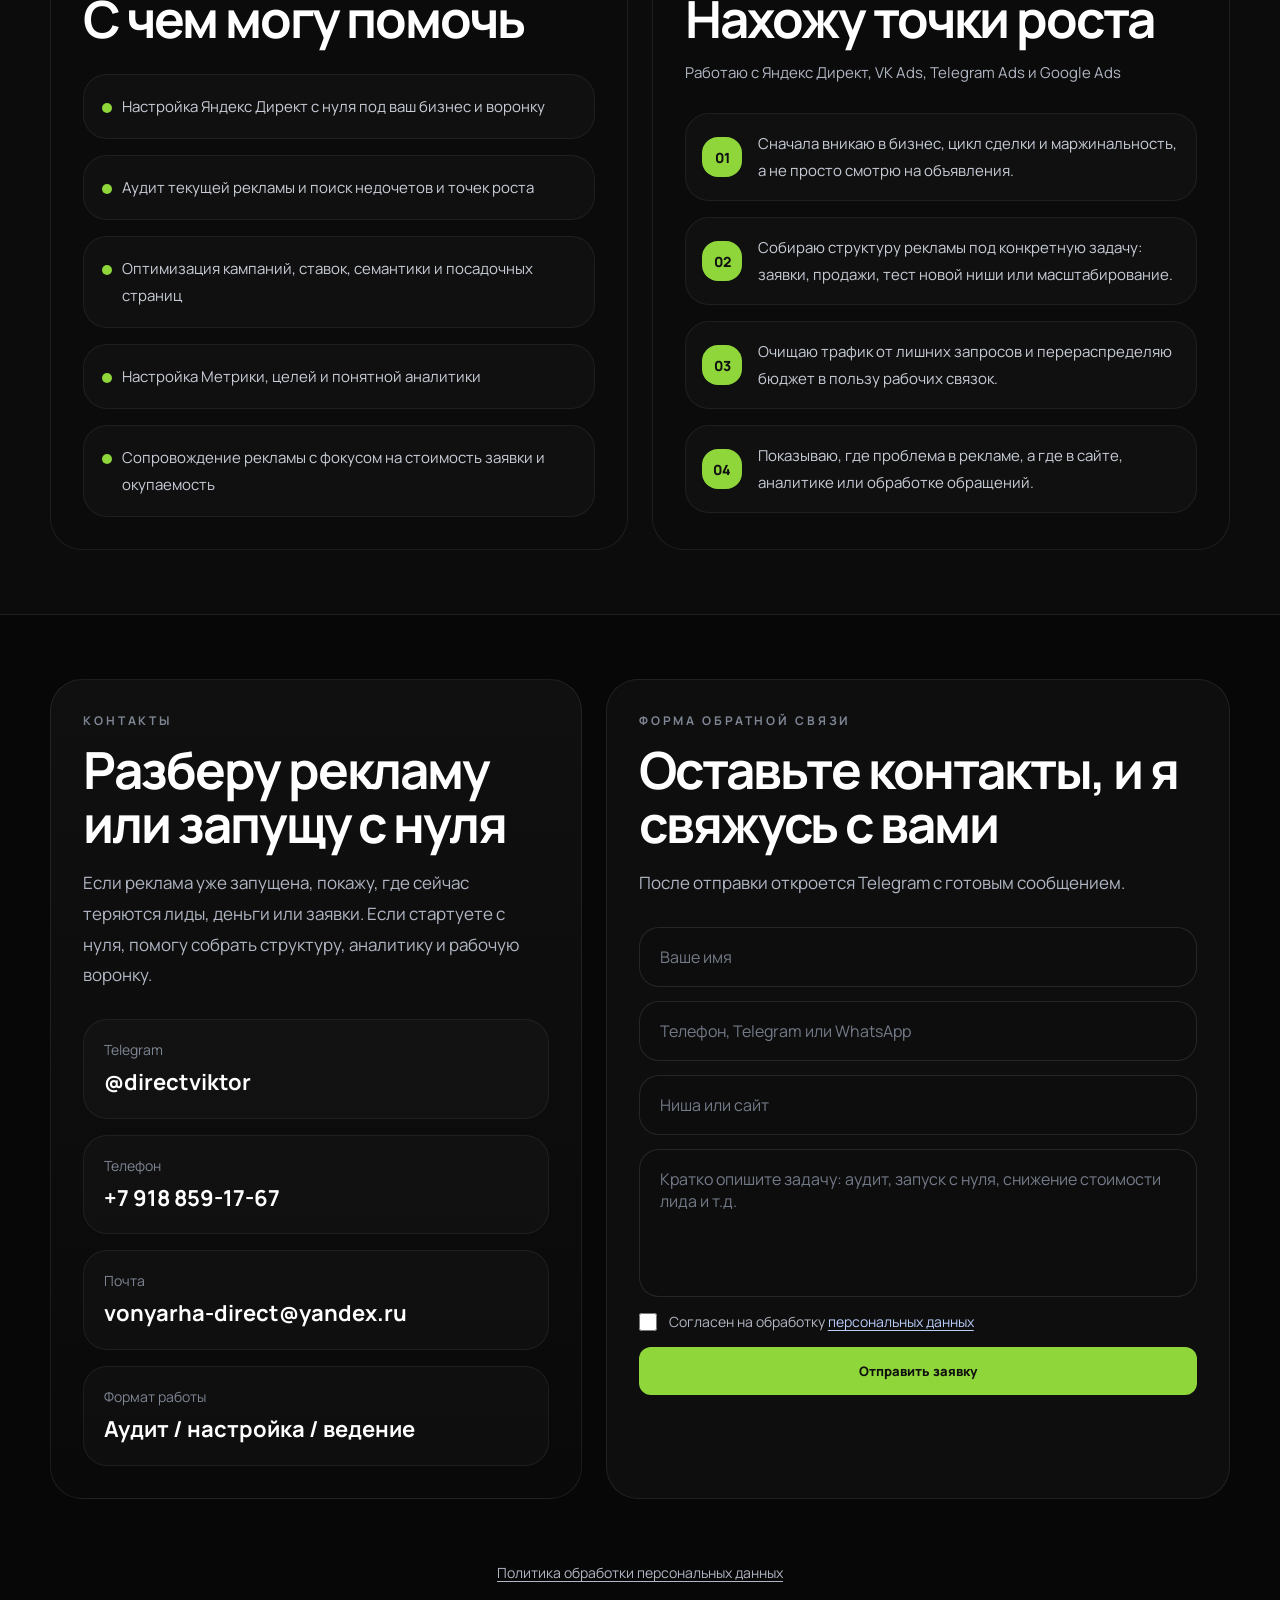
==== commit 566b9c77: "feat: поменял первый экран немного" ====
--- a/index.html
+++ b/index.html
@@ -52,9 +52,9 @@
           <div class="hero__content">
             <div class="hero__copy">
               <h1>
-                Яндекс Директ
+                Яндекс Директ с контролем
                 <br />
-                <span>с фокусом на заявки и окупаемость</span>
+                <span> стоимости лида и окупаемости за <br/>30–60 дней</span>
               </h1>
 
               <p class="hero__lead">
@@ -76,7 +76,7 @@
                       <path d="M5 12h14M12 5l7 7-7 7" />
                     </svg>
                   </div>
-                  <p>Работаю на результат, а не ради отчетов</p>
+                  <p>Показываю, какие кампании дают заявки, а какие сливают бюджет</p>
                 </article>
                 <article class="feature">
                   <div class="feature__icon">
@@ -84,7 +84,7 @@
                       <path d="M4 7h16M7 4v6m10-6v6M5 12h14v7H5z" />
                     </svg>
                   </div>
-                  <p>Прозрачность, понятные отчеты и логика решений</p>
+                  <p>Разделяю трафик: заявки / мусор / тест</p>
                 </article>
                 <article class="feature">
                   <div class="feature__icon">
@@ -93,7 +93,7 @@
                       <path d="M18 9h-5V4" />
                     </svg>
                   </div>
-                  <p>Без слива бюджета и пустых обещаний</p>
+                  <p>Даже без сквозной аналитики нахожу точки роста</p>
                 </article>
               </div>
             </div>
@@ -105,9 +105,9 @@
             <div class="pain-section__title">Проблемы, с которыми ко мне обращаются</div>
             <div class="pain-grid">
               <article class="pain-card">Реклама есть - заявок нет</article>
-              <article class="pain-card">Стоимость лида растет, но непонятно почему</article>
-              <article class="pain-card">Подрядчик не объясняет, что происходит с бюджетом</article>
-              <article class="pain-card">Трафик есть - продаж нет</article>
+              <article class="pain-card">Бюджет растёт, а результата нет</article>
+              <article class="pain-card">Вы не понимаете, куда уходят деньги</article>
+              <article class="pain-card">Подрядчик не может объяснить, что происходит</article>
             </div>
           </section>
         </div>
